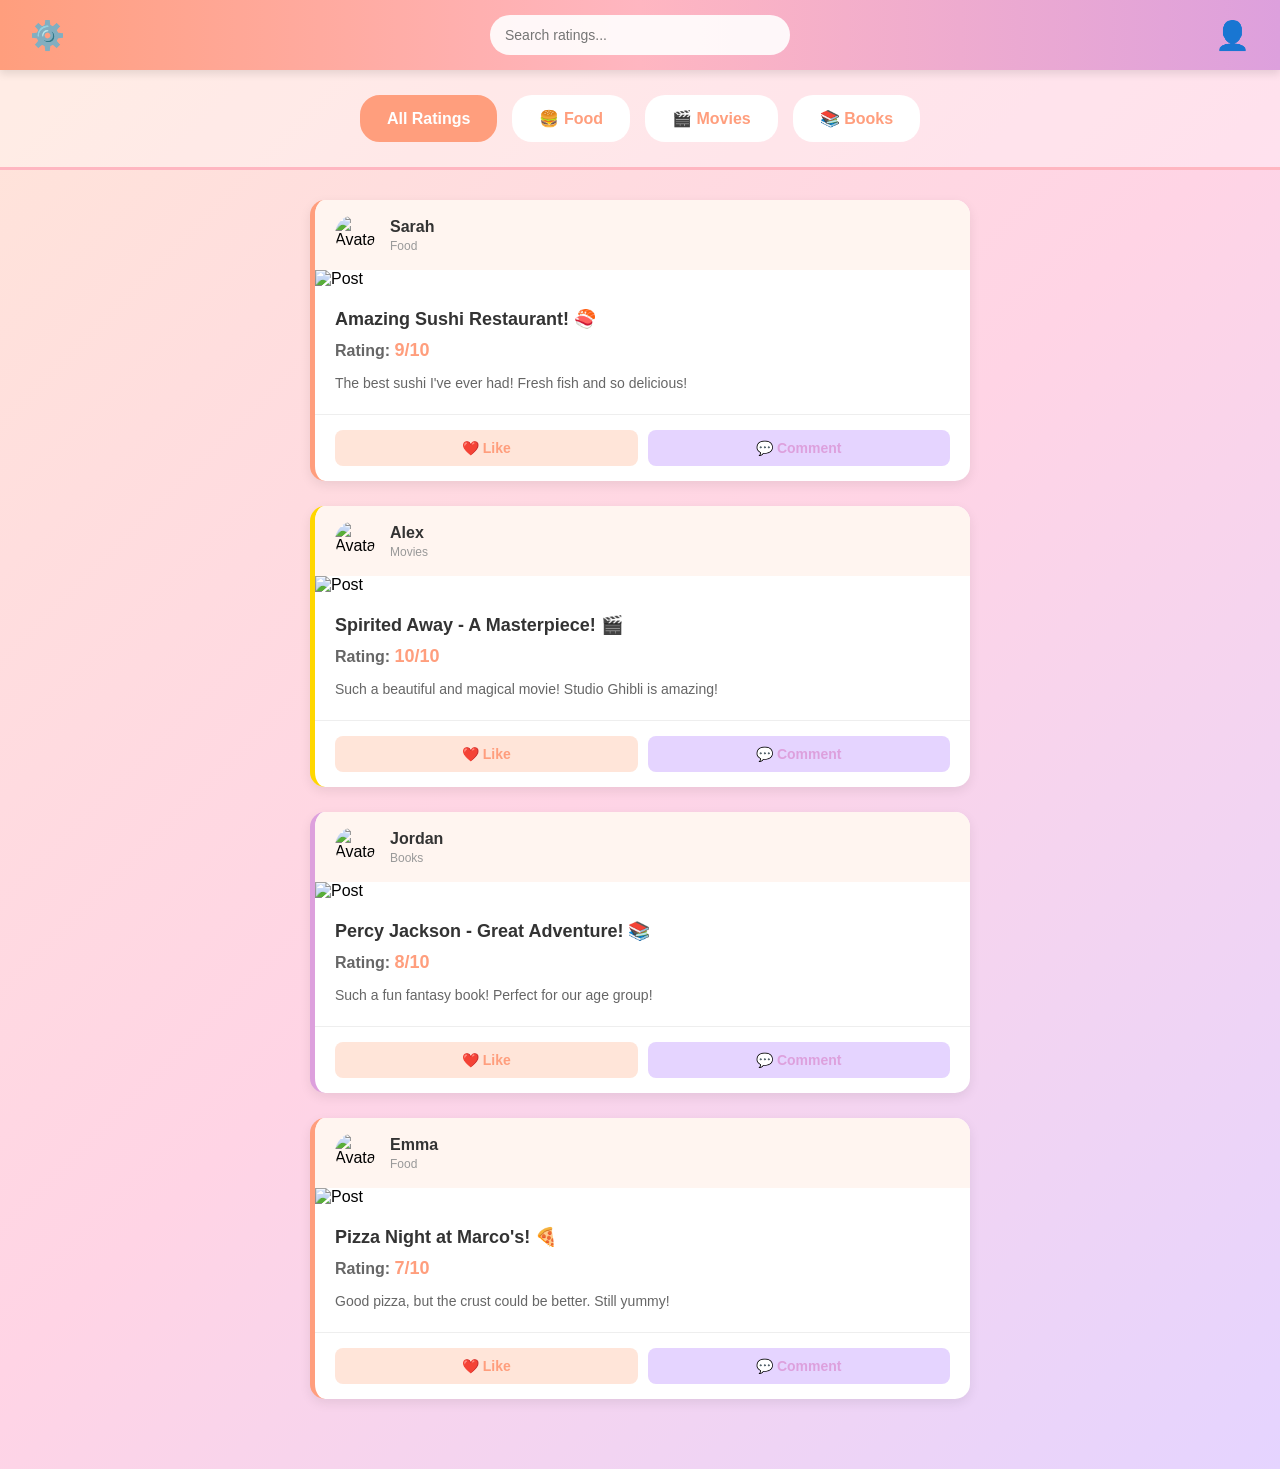
==== index.html @ 625b54cd "Create index.html - main website structure with navbar, tabs, and posts" ====
<!DOCTYPE html>
<html lang="en">
<head>
    <meta charset="UTF-8">
    <meta name="viewport" content="width=device-width, initial-scale=1.0">
    <title>Dori's Rating Platform</title>
    <link rel="stylesheet" href="style.css">
</head>
<body>
    <!-- NAVBAR SECTION - Top navigation bar with settings, account, and search -->
    <nav class="navbar">
        <div class="navbar-left">
            <span class="settings-icon">⚙️</span>
        </div>
        
        <div class="navbar-center">
            <input type="text" class="search-bar" placeholder="Search ratings...">
        </div>
        
        <div class="navbar-right">
            <span class="account-icon">👤</span>
        </div>
    </nav>

    <!-- CATEGORY TABS - Food, Movies, Books buttons -->
    <div class="tabs-container">
        <button class="tab-button active" onclick="filterCategory('all')">All Ratings</button>
        <button class="tab-button" onclick="filterCategory('food')">🍔 Food</button>
        <button class="tab-button" onclick="filterCategory('movies')">🎬 Movies</button>
        <button class="tab-button" onclick="filterCategory('books')">📚 Books</button>
    </div>

    <!-- MAIN CONTENT AREA -->
    <div class="container">
        
        <!-- POSTS FEED - Shows posts from friends with ratings -->
        <div class="feed">
            
            <!-- POST 1 - Example post from a friend -->
            <div class="post food-post">
                <div class="post-header">
                    <img src="https://via.placeholder.com/40" alt="Avatar" class="avatar">
                    <div class="post-info">
                        <h3 class="post-author">Sarah</h3>
                        <p class="post-category">Food</p>
                    </div>
                </div>
                <img src="https://via.placeholder.com/400x300?text=Sushi" alt="Post" class="post-image">
                <div class="post-content">
                    <h2>Amazing Sushi Restaurant! 🍣</h2>
                    <div class="rating">Rating: <span class="rating-value">9/10</span></div>
                    <p class="post-description">The best sushi I've ever had! Fresh fish and so delicious!</p>
                </div>
                <div class="post-actions">
                    <button class="like-button" onclick="toggleLike(this)">❤️ Like</button>
                    <button class="comment-button">💬 Comment</button>
                </div>
            </div>

            <!-- POST 2 - Movie example -->
            <div class="post movies-post">
                <div class="post-header">
                    <img src="https://via.placeholder.com/40" alt="Avatar" class="avatar">
                    <div class="post-info">
                        <h3 class="post-author">Alex</h3>
                        <p class="post-category">Movies</p>
                    </div>
                </div>
                <img src="https://via.placeholder.com/400x300?text=Spirited+Away" alt="Post" class="post-image">
                <div class="post-content">
                    <h2>Spirited Away - A Masterpiece! 🎬</h2>
                    <div class="rating">Rating: <span class="rating-value">10/10</span></div>
                    <p class="post-description">Such a beautiful and magical movie! Studio Ghibli is amazing!</p>
                </div>
                <div class="post-actions">
                    <button class="like-button" onclick="toggleLike(this)">❤️ Like</button>
                    <button class="comment-button">💬 Comment</button>
                </div>
            </div>

            <!-- POST 3 - Book example -->
            <div class="post books-post">
                <div class="post-header">
                    <img src="https://via.placeholder.com/40" alt="Avatar" class="avatar">
                    <div class="post-info">
                        <h3 class="post-author">Jordan</h3>
                        <p class="post-category">Books</p>
                    </div>
                </div>
                <img src="https://via.placeholder.com/400x300?text=Book+Cover" alt="Post" class="post-image">
                <div class="post-content">
                    <h2>Percy Jackson - Great Adventure! 📚</h2>
                    <div class="rating">Rating: <span class="rating-value">8/10</span></div>
                    <p class="post-description">Such a fun fantasy book! Perfect for our age group!</p>
                </div>
                <div class="post-actions">
                    <button class="like-button" onclick="toggleLike(this)">❤️ Like</button>
                    <button class="comment-button">💬 Comment</button>
                </div>
            </div>

            <!-- POST 4 - Another food example -->
            <div class="post food-post">
                <div class="post-header">
                    <img src="https://via.placeholder.com/40" alt="Avatar" class="avatar">
                    <div class="post-info">
                        <h3 class="post-author">Emma</h3>
                        <p class="post-category">Food</p>
                    </div>
                </div>
                <img src="https://via.placeholder.com/400x300?text=Pizza" alt="Post" class="post-image">
                <div class="post-content">
                    <h2>Pizza Night at Marco's! 🍕</h2>
                    <div class="rating">Rating: <span class="rating-value">7/10</span></div>
                    <p class="post-description">Good pizza, but the crust could be better. Still yummy!</p>
                </div>
                <div class="post-actions">
                    <button class="like-button" onclick="toggleLike(this)">❤️ Like</button>
                    <button class="comment-button">💬 Comment</button>
                </div>
            </div>

        </div>
    </div>

    <!-- SCRIPT - Links to JavaScript file for interactivity -->
    <script src="script.js"></script>
</body>
</html>
---- style.css ----
/* ===== GHIBLI-INSPIRED COLORFUL DESIGN ===== */
/* This CSS file styles your website with warm, magical colors inspired by Studio Ghibli */

/* RESET - Make the page look clean */
* {
    margin: 0;
    padding: 0;
    box-sizing: border-box;
}

/* BODY - Main page background with gradient */
body {
    font-family: 'Segoe UI', Tahoma, Geneva, Verdana, sans-serif;
    background: linear-gradient(135deg, #FFE5D9 0%, #FFD4E5 50%, #E5D4FF 100%);
    /* Soft pastel colors - cream, pink, and lavender (very Ghibli!) */
    min-height: 100vh;
    padding-bottom: 40px;
}

/* ===== NAVBAR SECTION ===== */
/* Top navigation bar - sticky so it stays at top when scrolling */
.navbar {
    background: linear-gradient(90deg, #FF9E7D 0%, #FFB6C1 50%, #DDA0DD 100%);
    /* Salmon pink to plum gradient - warm and inviting */
    display: flex;
    justify-content: space-between;
    align-items: center;
    padding: 15px 30px;
    box-shadow: 0 4px 8px rgba(0, 0, 0, 0.1);
    position: sticky;
    top: 0;
    z-index: 100;
}

.navbar-left,
.navbar-right {
    font-size: 28px;
    cursor: pointer;
    transition: transform 0.2s;
}

.navbar-left:hover,
.navbar-right:hover {
    transform: scale(1.2);
}

.settings-icon {
    display: inline-block;
}

.account-icon {
    display: inline-block;
}

/* SEARCH BAR - Input field in the center of navbar */
.search-bar {
    width: 300px;
    padding: 12px 15px;
    border: none;
    border-radius: 25px;
    font-size: 14px;
    background-color: rgba(255, 255, 255, 0.9);
    transition: all 0.3s;
}

.search-bar:focus {
    outline: none;
    background-color: white;
    box-shadow: 0 2px 8px rgba(0, 0, 0, 0.15);
}

/* ===== TABS SECTION ===== */
/* Category tabs - Food, Movies, Books buttons */
.tabs-container {
    display: flex;
    justify-content: center;
    gap: 15px;
    padding: 25px 20px;
    flex-wrap: wrap;
    background-color: rgba(255, 255, 255, 0.3);
    border-bottom: 3px solid #FFB6C1;
}

.tab-button {
    padding: 12px 25px;
    font-size: 16px;
    border: 2px solid transparent;
    border-radius: 20px;
    background-color: white;
    color: #FF9E7D;
    font-weight: 600;
    cursor: pointer;
    transition: all 0.3s;
}

.tab-button:hover {
    background-color: #FFE5D9;
    border-color: #FF9E7D;
    transform: translateY(-2px);
}

/* ACTIVE TAB - Highlight the selected category */
.tab-button.active {
    background-color: #FF9E7D;
    color: white;
    border-color: #FF9E7D;
}

/* ===== CONTAINER & FEED ===== */
/* Main content area where posts appear */
.container {
    max-width: 700px;
    margin: 30px auto;
    padding: 0 20px;
}

.feed {
    display: flex;
    flex-direction: column;
    gap: 25px;
}

/* ===== POST SECTION ===== */
/* Each post card - shows a friend's rating */
.post {
    background-color: white;
    border-radius: 15px;
    overflow: hidden;
    box-shadow: 0 4px 12px rgba(0, 0, 0, 0.08);
    transition: transform 0.3s, box-shadow 0.3s;
    border-left: 5px solid #FFB6C1;
}

.post:hover {
    transform: translateY(-5px);
    box-shadow: 0 8px 20px rgba(0, 0, 0, 0.12);
}

/* Different border colors for each category */
.post.food-post {
    border-left-color: #FF9E7D;
}

.post.movies-post {
    border-left-color: #FFD700;
}

.post.books-post {
    border-left-color: #DDA0DD;
}

/* POST HEADER - Shows who posted it */
.post-header {
    display: flex;
    align-items: center;
    padding: 15px 20px;
    background-color: #FFF5F0;
}

.avatar {
    width: 40px;
    height: 40px;
    border-radius: 50%;
    margin-right: 15px;
}

.post-info {
    flex: 1;
}

.post-author {
    font-size: 16px;
    color: #333;
    margin: 0;
}

.post-category {
    font-size: 12px;
    color: #999;
    margin: 3px 0 0 0;
}

/* POST IMAGE - Photo of the food/movie/book */
.post-image {
    width: 100%;
    height: 250px;
    object-fit: cover;
}

/* POST CONTENT - Title, rating, description */
.post-content {
    padding: 20px;
}

.post-content h2 {
    color: #333;
    font-size: 18px;
    margin-bottom: 10px;
}

.rating {
    font-size: 16px;
    color: #666;
    margin-bottom: 12px;
    font-weight: 600;
}

.rating-value {
    color: #FF9E7D;
    font-size: 18px;
}

.post-description {
    color: #666;
    font-size: 14px;
    line-height: 1.5;
}

/* POST ACTIONS - Like and comment buttons */
.post-actions {
    display: flex;
    gap: 10px;
    padding: 15px 20px;
    border-top: 1px solid #EEE;
}

.like-button,
.comment-button {
    flex: 1;
    padding: 10px 15px;
    border: none;
    border-radius: 8px;
    font-size: 14px;
    cursor: pointer;
    transition: all 0.3s;
    font-weight: 600;
}

.like-button {
    background-color: #FFE5D9;
    color: #FF9E7D;
}

.like-button:hover {
    background-color: #FF9E7D;
    color: white;
}

.like-button.liked {
    background-color: #FF6B6B;
    color: white;
}

.comment-button {
    background-color: #E5D4FF;
    color: #DDA0DD;
}

.comment-button:hover {
    background-color: #DDA0DD;
    color: white;
}

/* ===== RESPONSIVE DESIGN ===== */
/* Make website look good on mobile phones */
@media (max-width: 600px) {
    .navbar {
        padding: 12px 20px;
    }

    .search-bar {
        width: 100%;
        max-width: 250px;
    }

    .tabs-container {
        gap: 10px;
    }

    .tab-button {
        padding: 10px 18px;
        font-size: 14px;
    }

    .container {
        margin: 15px auto;
    }

    .post-image {
        height: 200px;
    }
}
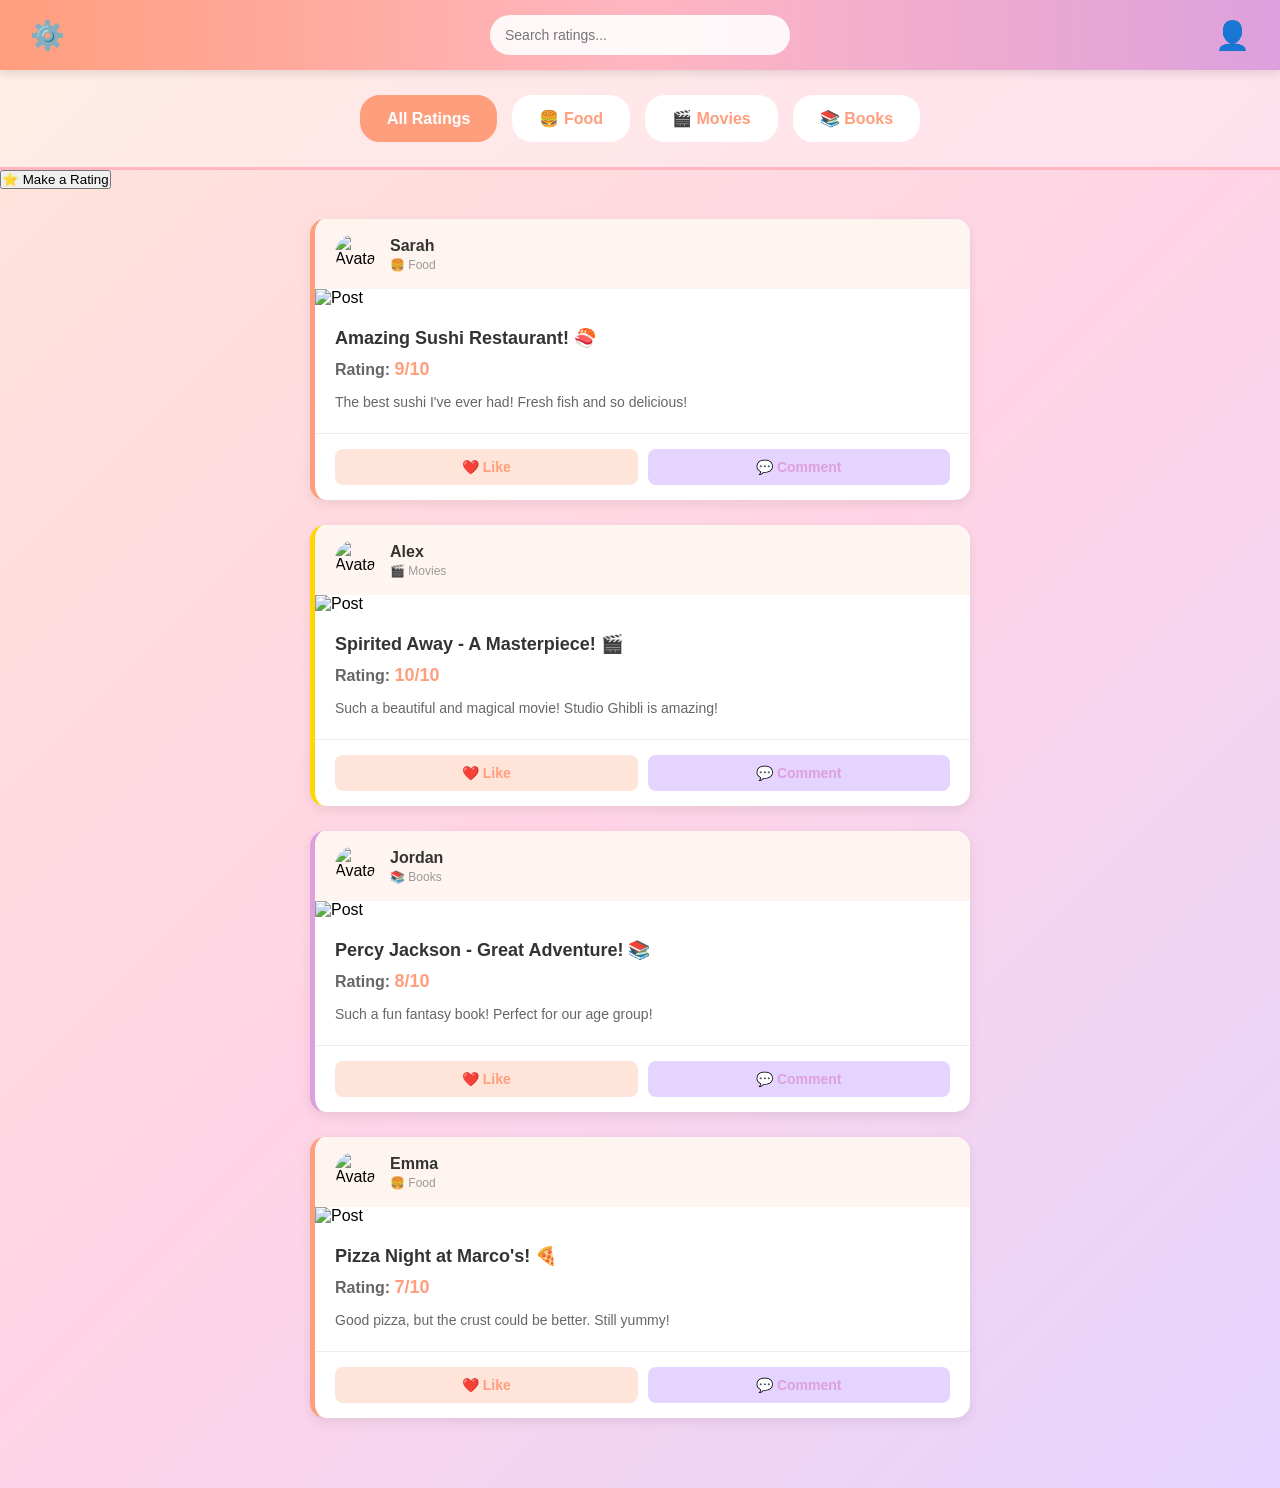
==== commit 0e313790: "Update index.html - Add profile/settings buttons and comments section to all posts" ====
--- a/index.html
+++ b/index.html
@@ -3,38 +3,43 @@
 <head>
     <meta charset="UTF-8">
     <meta name="viewport" content="width=device-width, initial-scale=1.0">
-    <title>Dori's Rating Platform</title>
+    <title>Doris's Rating Platform</title>
     <link rel="stylesheet" href="style.css">
 </head>
 <body>
     <!-- NAVBAR SECTION - Top navigation bar with settings, account, and search -->
     <nav class="navbar">
         <div class="navbar-left">
-            <span class="settings-icon">⚙️</span>
+            <span class="settings-icon" onclick="goToSettings()">⚙️</span>
         </div>
         
         <div class="navbar-center">
-            <input type="text" class="search-bar" placeholder="Search ratings...">
+            <input type="text" class="search-bar" placeholder="Search ratings..." onkeyup="searchRatings(this.value)">
         </div>
         
         <div class="navbar-right">
-            <span class="account-icon">👤</span>
+            <span class="account-icon" onclick="goToProfile()">👤</span>
         </div>
     </nav>
 
     <!-- CATEGORY TABS - Food, Movies, Books buttons -->
     <div class="tabs-container">
         <button class="tab-button active" onclick="filterCategory('all')">All Ratings</button>
-        <button class="tab-button" onclick="filterCategory('food')">🍔 Food</button>
-        <button class="tab-button" onclick="filterCategory('movies')">🎬 Movies</button>
-        <button class="tab-button" onclick="filterCategory('books')">📚 Books</button>
+        <button class="tab-button" onclick="filterCategory('food-post')">🍔 Food</button>
+        <button class="tab-button" onclick="filterCategory('movies-post')">🎬 Movies</button>
+        <button class="tab-button" onclick="filterCategory('books-post')">📚 Books</button>
+    </div>
+
+    <!-- MAKE RATING BUTTON -->
+    <div class="make-rating-floating">
+        <button class="make-rating-btn" onclick="goToMakeRating()">⭐ Make a Rating</button>
     </div>
 
     <!-- MAIN CONTENT AREA -->
     <div class="container">
         
         <!-- POSTS FEED - Shows posts from friends with ratings -->
-        <div class="feed">
+        <div class="feed" id="feed">
             
             <!-- POST 1 - Example post from a friend -->
             <div class="post food-post">
@@ -42,7 +47,7 @@
                     <img src="https://via.placeholder.com/40" alt="Avatar" class="avatar">
                     <div class="post-info">
                         <h3 class="post-author">Sarah</h3>
-                        <p class="post-category">Food</p>
+                        <p class="post-category">🍔 Food</p>
                     </div>
                 </div>
                 <img src="https://via.placeholder.com/400x300?text=Sushi" alt="Post" class="post-image">
@@ -53,7 +58,14 @@
                 </div>
                 <div class="post-actions">
                     <button class="like-button" onclick="toggleLike(this)">❤️ Like</button>
-                    <button class="comment-button">💬 Comment</button>
+                    <button class="comment-button" onclick="toggleCommentSection(this)">💬 Comment</button>
+                </div>
+                <div class="comments-section" style="display:none;">
+                    <div class="comments-list"></div>
+                    <div class="comment-input-area">
+                        <input type="text" placeholder="Write a comment..." class="comment-input">
+                        <button onclick="postComment(this)">Post</button>
+                    </div>
                 </div>
             </div>
 
@@ -63,7 +75,7 @@
                     <img src="https://via.placeholder.com/40" alt="Avatar" class="avatar">
                     <div class="post-info">
                         <h3 class="post-author">Alex</h3>
-                        <p class="post-category">Movies</p>
+                        <p class="post-category">🎬 Movies</p>
                     </div>
                 </div>
                 <img src="https://via.placeholder.com/400x300?text=Spirited+Away" alt="Post" class="post-image">
@@ -74,7 +86,14 @@
                 </div>
                 <div class="post-actions">
                     <button class="like-button" onclick="toggleLike(this)">❤️ Like</button>
-                    <button class="comment-button">💬 Comment</button>
+                    <button class="comment-button" onclick="toggleCommentSection(this)">💬 Comment</button>
+                </div>
+                <div class="comments-section" style="display:none;">
+                    <div class="comments-list"></div>
+                    <div class="comment-input-area">
+                        <input type="text" placeholder="Write a comment..." class="comment-input">
+                        <button onclick="postComment(this)">Post</button>
+                    </div>
                 </div>
             </div>
 
@@ -84,7 +103,7 @@
                     <img src="https://via.placeholder.com/40" alt="Avatar" class="avatar">
                     <div class="post-info">
                         <h3 class="post-author">Jordan</h3>
-                        <p class="post-category">Books</p>
+                        <p class="post-category">📚 Books</p>
                     </div>
                 </div>
                 <img src="https://via.placeholder.com/400x300?text=Book+Cover" alt="Post" class="post-image">
@@ -95,7 +114,14 @@
                 </div>
                 <div class="post-actions">
                     <button class="like-button" onclick="toggleLike(this)">❤️ Like</button>
-                    <button class="comment-button">💬 Comment</button>
+                    <button class="comment-button" onclick="toggleCommentSection(this)">💬 Comment</button>
+                </div>
+                <div class="comments-section" style="display:none;">
+                    <div class="comments-list"></div>
+                    <div class="comment-input-area">
+                        <input type="text" placeholder="Write a comment..." class="comment-input">
+                        <button onclick="postComment(this)">Post</button>
+                    </div>
                 </div>
             </div>
 
@@ -105,7 +131,7 @@
                     <img src="https://via.placeholder.com/40" alt="Avatar" class="avatar">
                     <div class="post-info">
                         <h3 class="post-author">Emma</h3>
-                        <p class="post-category">Food</p>
+                        <p class="post-category">🍔 Food</p>
                     </div>
                 </div>
                 <img src="https://via.placeholder.com/400x300?text=Pizza" alt="Post" class="post-image">
@@ -116,7 +142,14 @@
                 </div>
                 <div class="post-actions">
                     <button class="like-button" onclick="toggleLike(this)">❤️ Like</button>
-                    <button class="comment-button">💬 Comment</button>
+                    <button class="comment-button" onclick="toggleCommentSection(this)">💬 Comment</button>
+                </div>
+                <div class="comments-section" style="display:none;">
+                    <div class="comments-list"></div>
+                    <div class="comment-input-area">
+                        <input type="text" placeholder="Write a comment..." class="comment-input">
+                        <button onclick="postComment(this)">Post</button>
+                    </div>
                 </div>
             </div>
 
